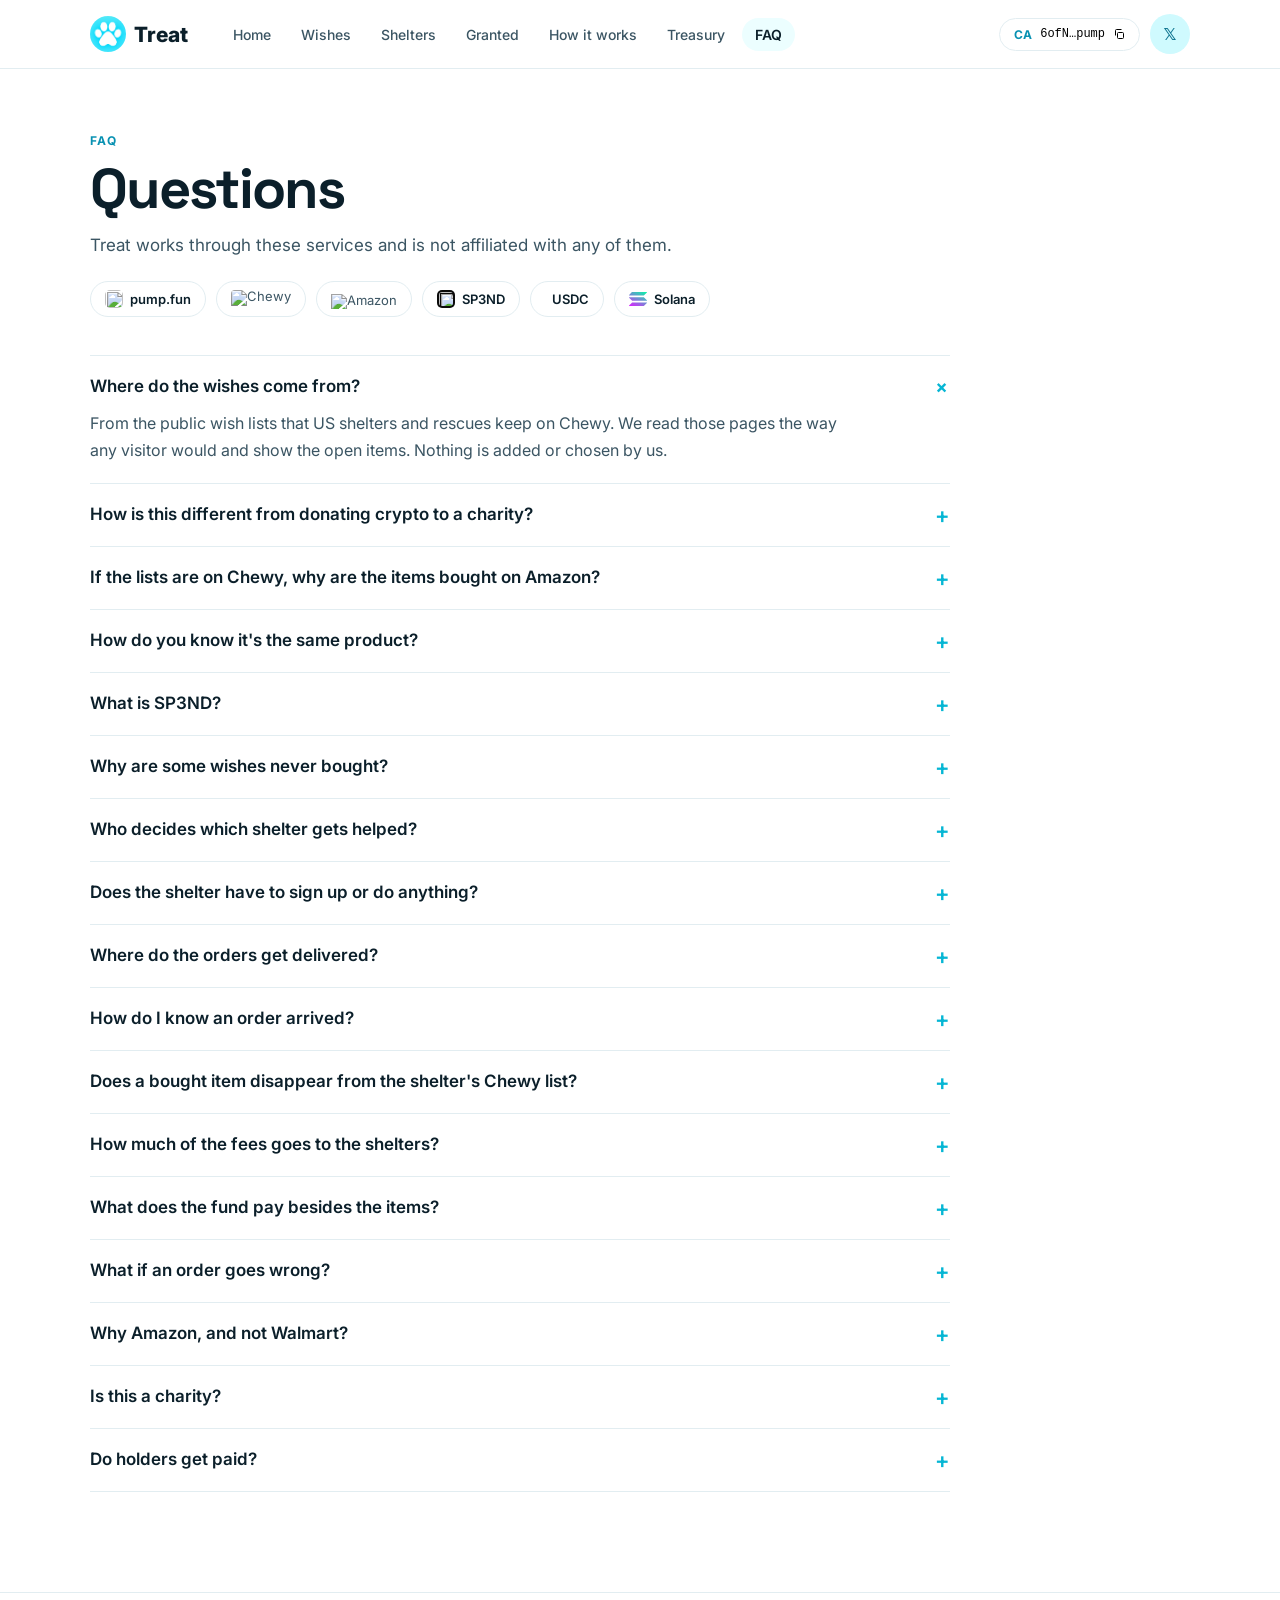
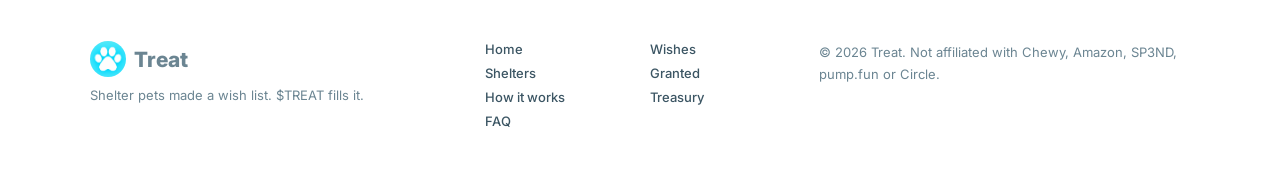
==== faq.html @ 47fdb4fd "Treat site" ====
<!doctype html>
<html lang="en">
<head>
<meta charset="utf-8" />
<meta name="viewport" content="width=device-width, initial-scale=1" />
<title>FAQ — Treat</title>
<meta name="description" content="Questions about $TREAT: where the wishes come from, how items are bought and delivered, and where the fees go." />
<link rel="icon" type="image/webp" href="assets/logo-paw.webp?v=1" />
<link rel="apple-touch-icon" href="assets/logo-paw.webp?v=1" />
<link rel="preconnect" href="https://fonts.googleapis.com" />
<link rel="preconnect" href="https://fonts.gstatic.com" crossorigin />
<link href="https://fonts.googleapis.com/css2?family=Inter:wght@400;500;600;700;800&family=Space+Grotesk:wght@500;700&display=swap" rel="stylesheet" />
<link rel="stylesheet" href="assets/site.css?v=22" />
</head>
<body data-page="faq">
<script src="assets/data.js?v=22"></script>
<script src="assets/local-preview.js?v=22"></script>
<script src="assets/site.js?v=22"></script>

<header class="page-head">
  <div class="wrap">
    <div class="eyebrow">FAQ</div>
    <h1 class="display">Questions</h1>
    <p><span data-brand>Treat</span> works through these services and is not affiliated with any of them.</p>
    <div class="chips">
      <span class="chip"><img class="ico" src="https://upload.wikimedia.org/wikipedia/commons/b/bd/Pump_fun_logo.png" alt=""> <b>pump.fun</b></span>
      <span class="chip"><img src="https://upload.wikimedia.org/wikipedia/commons/6/63/Chewy_pet_food_logo.svg" alt="Chewy"></span>
      <span class="chip"><img src="https://upload.wikimedia.org/wikipedia/commons/a/a9/Amazon_logo.svg" alt="Amazon" style="height:14px;margin-top:4px"></span>
      <span class="chip"><img class="ico" src="https://www.sp3nd.shop/icons/icon-180x180.png" alt=""> <b>SP3ND</b></span>
      <span class="chip"><img src="https://upload.wikimedia.org/wikipedia/commons/4/4a/Circle_USDC_Logo.svg" alt=""> <b>USDC</b></span>
      <span class="chip"><svg viewBox="0 0 398 312" aria-hidden="true"><use href="#sol"/></svg> <b>Solana</b></span>
    </div>
  </div>
</header>

<main class="wrap pg">
  <div class="faq" style="max-width:860px">
    <details open><summary>Where do the wishes come from?</summary><p>From the public wish lists that US shelters and rescues keep on Chewy. We read those pages the way any visitor would and show the open items. Nothing is added or chosen by us.</p></details>
    <details><summary>How is this different from donating crypto to a charity?</summary><p>Crypto donations usually arrive as money the charity has to sign up for, verify and claim, and then turn into supplies. <span data-brand>Treat</span> never sends money to a shelter: it buys the exact items on its wish list and has them delivered. The shelter just gets a box.</p></details>
    <details><summary>If the lists are on Chewy, why are the items bought on Amazon?</summary><p>Amazon orders can be paid in USDC on Solana through SP3ND, so the treasury pays on chain and every payment leaves a public record. Each wish is matched to the same product on Amazon.</p></details>
    <details><summary>How do you know it's the same product?</summary><p>Same brand, same size or count, close price. If no close match exists, the wish is skipped rather than swapped for something else.</p></details>
    <details><summary>What is SP3ND?</summary><p>A service that lets you buy on Amazon and pay in USDC on Solana. It prices the order with tax and shipping, takes the USDC payment and places the Amazon order. Each payment's memo carries the SP3ND order number.</p></details>
    <details><summary>Why are some wishes never bought?</summary><p>Some items are sold only on Chewy (its own brands, for example), and some have no close match on Amazon. Those are skipped so the shelter never gets something it didn't ask for.</p></details>
    <details><summary>Who decides which shelter gets helped?</summary><p>A fixed rule: shelters that have never been helped come first, and inside a list, items the shelter marked most-needed come first. See <a class="lnk" href="how-it-works.html">How it works</a>.</p></details>
    <details><summary>Does the shelter have to sign up or do anything?</summary><p>No. The box arrives at the shelter's public address like any gift from its wish list.</p></details>
    <details><summary>Where do the orders get delivered?</summary><p>To the shipping address the shelter itself uses for its public wish list. We never publish a shelter's address.</p></details>
    <details><summary>How do I know an order arrived?</summary><p>Every order on the <a class="lnk" href="granted.html">Granted</a> page links to its carrier tracking, which ends in "Delivered" at the shelter.</p></details>
    <details><summary>Does a bought item disappear from the shelter's Chewy list?</summary><p>No. The item is bought on Amazon, so Chewy doesn't know about it. It stays on the Chewy list until the shelter removes it, and we mark it as granted on our side so it isn't bought twice.</p></details>
    <details><summary>How much of the fees goes to the shelters?</summary><p><span id="fundShare">90%</span> of the creator fees go into the wish fund. The rest pays the team that runs it. Every swap is on the <a class="lnk" href="treasury.html">Treasury</a> page.</p></details>
    <details><summary>What does the fund pay besides the items?</summary><p>Sales tax and shipping on each order, as priced by SP3ND. Nothing else comes out of the wish fund.</p></details>
    <details><summary>What if an order goes wrong?</summary><p>If an order is cancelled or lost, the refund goes back into the wish fund and the wishes are bought again. The order's row on the Granted page shows what happened.</p></details>
    <details><summary>Why Amazon, and not Walmart?</summary><p>Wishes are bought wherever an order can be paid in USDC on chain and leave a public record. Today that's Amazon through SP3ND. Walmart prices are shown for comparison, and Walmart will be added as soon as there's a way to pay it that leaves the same public proof.</p></details>
    <details><summary>Is this a charity?</summary><p>No. <span data-ticker>$TREAT</span> is a memecoin whose creator fees are used to buy shelter supplies. It is not a registered charity, and buying it is not a tax-deductible donation.</p></details>
    <details><summary>Do holders get paid?</summary><p>No. Holders receive nothing. <span data-ticker>$TREAT</span> is not an investment. Memecoins are extremely risky and can go to zero.</p></details>
  </div>
</main>
<script>document.getElementById("fundShare").textContent = CONFIG.fundShare + "%";</script>
</body>
</html>
---- assets/site.css ----
:root{
    --cyan:#06b6d4; --cyan-2:#22d3ee; --cyan-3:#67e8f9; --cyan-4:#a5f3fc; --cyan-5:#cffafe; --cyan-6:#ecfeff;
    --cyan-deep:#0891b2; --cyan-ink:#0e7490;
    --ink:#0b1f2a; --ink-2:#3b5563; --ink-3:#6b8592; --line:#e2edf1; --bg:#ffffff; --bg-2:#f6fbfc;
    --radius:20px;
  }
  *{box-sizing:border-box}
  html{scroll-behavior:smooth}
  body{margin:0;font-family:Inter,system-ui,sans-serif;color:var(--ink);background:var(--bg);-webkit-font-smoothing:antialiased}
  a{color:inherit;text-decoration:none}
  .wrap{max-width:1140px;margin:0 auto;padding:0 20px}
  .display{font-family:"Space Grotesk",Inter,sans-serif;letter-spacing:-.035em}
  .eyebrow{font-size:12px;font-weight:700;letter-spacing:.12em;text-transform:uppercase;color:var(--cyan-deep)}

  /* NAV */
  nav.top{position:sticky;top:0;z-index:50;background:rgba(255,255,255,.85);backdrop-filter:blur(12px);border-bottom:1px solid var(--line)}
  nav.top .wrap{display:flex;align-items:center;gap:20px;height:68px}
  .logo{display:flex;align-items:center;gap:8px;font-weight:800;font-size:21px}
  .logo svg{width:34px;height:34px}
  .links{display:flex;gap:4px;margin-left:12px}
  .links a{padding:8px 13px;border-radius:999px;font-size:14px;font-weight:500;color:var(--ink-2)}
  .links a:hover{background:var(--cyan-6);color:var(--ink)}
  .nav-r{margin-left:auto;display:flex;gap:10px;align-items:center}
  .ca{display:flex;align-items:center;gap:8px;border:1px solid var(--line);border-radius:999px;padding:8px 14px;font:500 12px ui-monospace,Menlo,monospace;cursor:pointer;background:#fff}
  .ca b{color:var(--cyan-deep);font-family:Inter}
  .ca:hover{border-color:var(--cyan-3)}
  .xbtn{width:40px;height:40px;border-radius:50%;display:grid;place-items:center;background:var(--cyan-5);color:var(--cyan-ink);font-weight:800}
  .burger{display:none}

  /* HERO */
  .hero{position:relative;padding:84px 0 0;text-align:center;overflow:hidden}
  .hero h1{font-size:clamp(42px,7vw,82px);line-height:.98;margin:0}
  .hero h1 .c{color:var(--cyan)}
  .hero p.lead{max-width:560px;margin:26px auto 0;font-size:18px;line-height:1.6;color:var(--ink-2)}
  .ctas{display:flex;gap:12px;justify-content:center;margin-top:30px;flex-wrap:wrap}
  .btn{display:inline-flex;align-items:center;gap:8px;padding:13px 22px;border-radius:999px;font-weight:600;font-size:15px;border:1px solid var(--line);background:#fff;transition:transform .15s, box-shadow .15s}
  .btn:hover{transform:translateY(-2px);box-shadow:0 8px 20px rgba(8,145,178,.15)}
  .btn.primary{background:var(--cyan);color:#fff;border-color:var(--cyan);box-shadow:0 6px 20px rgba(6,182,212,.35)}
  .rail{display:inline-flex;flex-wrap:wrap;justify-content:center;gap:8px 12px;align-items:center;margin-top:24px;padding:10px 20px;border-radius:999px;background:#f3f6f7;font-size:14px;color:var(--ink-2)}
  .rail .seg{display:inline-flex;align-items:center;gap:7px;white-space:nowrap}
  .rail b{color:var(--ink);font-weight:600} .rail i{font-style:normal;color:#b5c3c9}
  .lg{display:inline-block;vertical-align:middle}
  .lg-chewy{height:20px;border-radius:5px}
  .lg-amazon{height:17px;margin-top:5px}
  .lg-usdc,.lg-sol{width:18px;height:18px}
  .lg-walmart{height:20px}
  .sp3nd{font:800 15px/1 "Space Grotesk",sans-serif;letter-spacing:.06em;color:#0b0b0b}

  .fan{position:relative;height:300px;margin-top:34px;display:flex;justify-content:center}
  .fcard{position:absolute;bottom:18px;width:200px;height:272px;display:flex;flex-direction:column;background:#fff;border:1px solid var(--line);border-radius:20px;padding:10px;box-shadow:0 18px 36px rgba(11,31,42,.09);text-align:left;transition:transform .3s}
  .fcard .img{flex:none;height:160px;border-radius:14px;background:var(--cyan-6);display:grid;place-items:center;position:relative;overflow:hidden}
  .fcard h4{font-size:13px!important;min-height:34px;margin:10px 4px 4px!important}
  .fcard small{white-space:nowrap;overflow:hidden;text-overflow:ellipsis}
  .fcard .price{margin-top:auto!important}
  .fcard .img svg{width:130px;height:130px}
  .fcard .img, .item .ph, .w .ph{background:#fff}
  .fcard .img img{width:86%;height:calc(100% - 20px);object-fit:contain}
  .item .ph{overflow:hidden}
  .fcard h4{display:-webkit-box;-webkit-line-clamp:2;-webkit-box-orient:vertical;overflow:hidden}
  .item .ph img{width:90%;height:74px;object-fit:contain}
  .item{transition:transform .15s,border-color .15s}.item:hover{transform:translateY(-3px);border-color:var(--cyan-3)}
  .item p{display:-webkit-box;-webkit-line-clamp:3;-webkit-box-orient:vertical;overflow:hidden}
  /* wishing grid */
  .wgrid{display:grid;grid-template-columns:repeat(4,1fr);gap:16px;margin-top:32px}
  .w{display:flex;flex-direction:column;border:1px solid var(--line);border-radius:20px;padding:12px;background:#fff;transition:transform .15s,box-shadow .15s,border-color .15s}
  .w:hover{transform:translateY(-4px);box-shadow:0 14px 30px rgba(8,145,178,.12);border-color:var(--cyan-3)}
  .w .ph{position:relative;height:180px;border-radius:14px;display:grid;place-items:center;border:1px solid var(--cyan-6)}
  .w .ph img{width:82%;height:calc(100% - 30px);object-fit:contain}
  .w .need{position:absolute;top:8px;left:8px;background:var(--cyan-5);color:var(--cyan-ink);font-size:10px;font-weight:800;letter-spacing:.08em;padding:4px 8px;border-radius:99px}
  .w .ext{position:absolute;top:8px;right:10px;color:var(--ink-3);font-size:13px}
  .w h4{font-size:14px;line-height:1.35;margin:12px 4px 6px;display:-webkit-box;-webkit-line-clamp:2;-webkit-box-orient:vertical;overflow:hidden}
  .w .pr{margin:0 4px;font-weight:700}
  .w .for{margin:auto 4px 2px;padding-top:10px;font-size:12px;color:var(--ink-3);line-height:1.4}
  .w .for b{color:var(--ink-2);font-weight:600}
  .g .thumbs{display:flex;gap:6px;margin-top:14px}
  .g .thumbs img{width:52px;height:52px;object-fit:contain;border:1px solid var(--line);border-radius:10px;background:#fff;padding:4px}
  .w .store{position:absolute;bottom:8px;right:8px;background:#fff;border:1px solid var(--line);border-radius:8px;padding:3px 6px;display:flex;align-items:center}
  .w .store{padding:3px 5px}
  .w .store img{height:11px;width:auto;max-width:48px;object-fit:contain}
  .tab span{font:700 15px Inter;color:#cc0000}
  .av{flex:none;width:30px;height:30px;border-radius:50%;display:grid;place-items:center;font:700 11px Inter;color:#fff}
  .w .for{display:flex;gap:9px;align-items:center}
  /* store tabs */
  .tabs{display:flex;gap:8px;flex-wrap:wrap;margin-top:28px}
  .tab{display:flex;align-items:center;gap:8px;padding:9px 16px;border-radius:999px;border:1px solid var(--line);background:#fff;font:600 14px Inter;cursor:pointer;color:var(--ink-2)}
  .tab[aria-selected=true]{border-color:var(--cyan);background:var(--cyan-6);color:var(--ink)}
  .tab{min-width:120px;height:44px;justify-content:center}
  .tab img{height:20px;max-width:90px;object-fit:contain}
  .storenote{margin-top:18px;padding:16px 18px;border-radius:16px;background:var(--bg-2);border:1px solid var(--line);font-size:14px;color:var(--ink-2);line-height:1.6}
  /* proof */
  .ledger{margin-top:30px;border:1px solid var(--line);border-radius:20px;overflow:hidden}
  .ledger table{width:100%;border-collapse:collapse;font-size:14px}
  .ledger th{text-align:left;font-size:11px;letter-spacing:.08em;text-transform:uppercase;color:var(--ink-3);font-weight:700;padding:14px 16px;background:var(--bg-2);border-bottom:1px solid var(--line)}
  .ledger td{padding:14px 16px;border-bottom:1px solid var(--line);vertical-align:middle}
  .ledger tr:last-child td{border-bottom:0}
  .ledger td a{color:var(--cyan-deep);font-weight:600}
  .ledger a.shelter{display:flex;gap:12px;align-items:center;color:inherit;font-weight:400}
  .ledger a.shelter:hover b{color:var(--cyan-deep)}
  .slogo{flex:none;width:44px;height:44px;border-radius:50%;object-fit:contain;background:#fff;border:1px solid var(--line);padding:3px}
  .ledger .g{border:0;padding:0;background:none;border-radius:0}
  .ledger .g .thumbs img{width:44px;height:44px}
  .empty{padding:44px 20px;text-align:center;color:var(--ink-3)}
  .empty svg{width:70px;height:74px;display:block;margin:0 auto 10px}
  .empty b{display:block;color:var(--ink);font-size:17px;margin-bottom:4px}
  .anatomy{display:grid;grid-template-columns:repeat(6,1fr);gap:0;margin-top:22px;border:1px dashed var(--cyan-3);border-radius:20px;background:var(--cyan-6);overflow:hidden}
  .anatomy div{padding:18px 16px;border-left:1px dashed var(--cyan-4);font-size:13px;color:var(--ink-2);line-height:1.5}
  .anatomy div:first-child{border-left:0}
  .anatomy b{display:block;color:var(--ink);font-size:14px;margin:6px 0 4px}
  .anatomy .n{font:600 11px ui-monospace,monospace;color:var(--cyan-deep)}
  @media (max-width:960px){.anatomy{grid-template-columns:repeat(3,1fr)}.anatomy div:nth-child(4){border-left:0}.anatomy div:nth-child(n+4){border-top:1px dashed var(--cyan-4)}.ledger{overflow-x:auto}.ledger table{min-width:760px}}
  @media (max-width:640px){.anatomy{grid-template-columns:1fr 1fr}.anatomy div{border-left:0!important;border-top:1px dashed var(--cyan-4)}}
  .sample{display:inline-block;margin-left:8px;font-size:11px;font-weight:600;color:var(--ink-3);border:1px dashed var(--line);border-radius:99px;padding:3px 9px;vertical-align:middle;letter-spacing:0;text-transform:none}
  @media (max-width:960px){.wgrid{grid-template-columns:repeat(2,1fr)}}
  @media (max-width:420px){.wgrid{grid-template-columns:1fr 1fr;gap:10px}.w .ph{height:130px}}
  .fcard h4{margin:12px 4px 4px;font-size:14px;line-height:1.3}
  .fcard small{display:block;margin:0 4px;color:var(--ink-3);font-size:12px}
  .fcard .price{margin:6px 4px 4px;font-size:13px;color:var(--ink-2);font-weight:600}
  .tag{position:absolute;top:10px;right:10px;background:var(--cyan);color:#fff;font-size:10px;font-weight:800;letter-spacing:.08em;padding:5px 9px;border-radius:999px}
  .fcard:nth-child(1){transform:translateX(-322px) rotate(-9deg) translateY(16px);z-index:1}
  .fcard:nth-child(2){transform:translateX(-164px) rotate(-4.5deg) translateY(4px);z-index:2}
  .fcard:nth-child(3){transform:translateY(-6px);z-index:3}
  .fcard:nth-child(4){transform:translateX(164px) rotate(4.5deg) translateY(4px);z-index:2}
  .fcard:nth-child(5){transform:translateX(322px) rotate(9deg) translateY(16px);z-index:1}
  .fan:hover .fcard:nth-child(3){transform:translateY(-18px)}

  /* STATS */
  .stats{position:relative;z-index:5;background:#fff;border:1px solid var(--line);border-radius:var(--radius);display:grid;grid-template-columns:repeat(4,1fr);margin-top:-1px;box-shadow:0 -10px 40px rgba(255,255,255,1)}
  .stat{padding:24px 26px;border-left:1px solid var(--line)}
  .stat:first-child{border-left:0}
  .stat span{font-size:13px;color:var(--ink-3)}
  .stat strong{display:block;font-size:38px;margin:6px 0 2px;letter-spacing:-.03em}
  .stat em{font-style:normal;font-size:12px;color:var(--ink-3)}

  section{padding:96px 0}
  h2{font-size:clamp(32px,4.4vw,50px);line-height:1.05;margin:10px 0 18px}
  .sub{color:var(--ink-2);font-size:17px;line-height:1.65;max-width:640px}

  /* PITS BANNER (Gumloop style) */

  /* COMPARE */
  .compare{display:grid;grid-template-columns:1fr 1fr;border:1px solid var(--line);border-radius:var(--radius);overflow:hidden;margin-top:36px}
  .compare .col{padding:0}
  .compare .col.us{background:var(--cyan-6);border-left:1px solid var(--cyan-4)}
  .compare .hd{padding:16px 22px;font-size:12px;font-weight:700;letter-spacing:.1em;text-transform:uppercase;color:var(--ink-3);border-bottom:1px solid var(--line)}
  .compare .us .hd{color:var(--cyan-deep);border-color:var(--cyan-4)}
  .compare .row{display:flex;gap:12px;padding:18px 22px;border-bottom:1px solid var(--line);font-size:15px;line-height:1.5;min-height:82px;color:var(--ink-2)}
  .compare .us .row{color:var(--ink);border-color:var(--cyan-4)}
  .compare .row:last-child{border-bottom:0}
  .mk{flex:none;width:20px;height:20px;border-radius:6px;display:grid;place-items:center;font-size:12px;font-weight:800;margin-top:2px;background:#eef2f4;color:var(--ink-3)}
  .us .mk{background:var(--cyan);color:#fff}

  /* NEXT WISH */
  .next{display:grid;grid-template-columns:1fr 1.15fr;border:1px solid var(--cyan-4);border-radius:26px;overflow:hidden;margin-top:28px;background:#fff}
  .next .l{padding:32px}
  .next .r{background:var(--cyan-6);padding:24px;display:grid;grid-template-columns:repeat(3,1fr);gap:12px;align-content:start}
  .next h3{font-size:28px;margin:8px 0 4px}
  .muted{color:var(--ink-3);font-size:14px}
  .bar{height:12px;background:var(--cyan-5);border-radius:99px;margin:26px 0 10px;overflow:hidden}
  .bar i{display:block;height:100%;width:0;background:linear-gradient(90deg,var(--cyan),var(--cyan-2));border-radius:99px;transition:width 1.4s cubic-bezier(.2,.8,.2,1)}
  .bar-meta{display:flex;justify-content:space-between;font-size:14px}
  .item{background:#fff;border-radius:16px;padding:10px;border:1px solid var(--cyan-5)}
  .item .ph{height:84px;border-radius:10px;background:var(--cyan-6);display:grid;place-items:center}
  .item .ph svg{width:64px;height:64px}
  .item p{font-size:12px;line-height:1.35;margin:8px 2px 4px;color:var(--ink-2)}
  .item b{font-size:13px;margin:0 2px}
  .lnk{color:var(--cyan-deep);font-weight:600;font-size:14px}
  .lnk:hover{text-decoration:underline}
  .head-row{display:flex;justify-content:space-between;align-items:flex-end;gap:20px;flex-wrap:wrap}

  /* FLOW */
  .flow-sec{background:var(--ink);color:#fff;border-radius:36px;margin:0 12px}
  .flow-sec .sub{color:#9fb8c3}
  .flow-sec .eyebrow{color:var(--cyan-3)}
  .flow{display:grid;grid-template-columns:repeat(3,1fr);gap:16px;margin-top:40px;counter-reset:s}
  .step{background:rgba(255,255,255,.04);border:1px solid rgba(255,255,255,.09);border-radius:22px;padding:22px;position:relative}
  .step:before{counter-increment:s;content:counter(s,decimal-leading-zero);position:absolute;top:22px;right:22px;font:600 12px ui-monospace,monospace;color:#5d7b88}
  .step .ic{width:52px;height:52px}
  .step h4{font-size:18px;margin:14px 0 8px}
  .step .who{font-size:12px;color:var(--cyan-3);font-weight:600;letter-spacing:.06em;text-transform:uppercase}
  .step p{color:#a9c0ca;font-size:14px;line-height:1.6;margin:0 0 14px}
  .step .rec{font-size:12px;color:#7d97a2;border-top:1px dashed rgba(255,255,255,.12);padding-top:12px}
  .step .rec b{color:#cfe7ee;font-weight:600}

  /* SPLIT */
  .split{display:flex;align-items:center;gap:30px;margin-top:36px;flex-wrap:wrap}
  .split .ring{width:170px;height:170px;flex:none}
  .legend div{display:flex;align-items:center;gap:10px;margin:10px 0;font-size:15px}
  .legend i{width:14px;height:14px;border-radius:4px;display:inline-block}

  /* GRANTED */
  .granted{display:grid;grid-template-columns:repeat(3,1fr);gap:16px;margin-top:32px}
  .g{border:1px solid var(--line);border-radius:20px;padding:20px;background:#fff}
  .g .top{display:flex;justify-content:space-between;align-items:center}
  .pill{font-size:11px;font-weight:700;padding:5px 10px;border-radius:99px;background:var(--cyan-5);color:var(--cyan-ink)}
  .pill.ok{background:#dcfce7;color:#15803d}
  .pill.wait{background:#fef9c3;color:#a16207;white-space:nowrap}
  .g h4{margin:14px 0 2px;font-size:17px}
  .g ul{list-style:none;padding:0;margin:14px 0 0;font-size:13px;color:var(--ink-2)}
  .g li{display:flex;justify-content:space-between;padding:7px 0;border-top:1px solid var(--line)}
  .g li a{color:var(--cyan-deep)}

  /* FAQ */
  .faq{margin-top:30px;border-top:1px solid var(--line)}
  details{border-bottom:1px solid var(--line);padding:20px 0}
  summary{cursor:pointer;font-weight:600;font-size:17px;list-style:none;display:flex;justify-content:space-between;gap:20px}
  summary::-webkit-details-marker{display:none}
  summary:after{content:"+";font-size:22px;color:var(--cyan);line-height:1;transition:transform .2s}
  details[open] summary:after{transform:rotate(45deg)}
  details p{color:var(--ink-2);line-height:1.65;margin:12px 0 0;max-width:760px}

  /* CTA + FOOTER */
  .final{text-align:center;background:var(--cyan-6);border:1px solid var(--cyan-4);border-radius:32px;padding:70px 24px 0;overflow:hidden}
  .final h2{margin-top:0}
  .final .crew{display:flex;justify-content:center;gap:6px;margin-top:40px;align-items:flex-end}
  .final .crew svg{width:90px;height:90px}
  footer{padding:48px 0;color:var(--ink-3);font-size:13px}
  footer .wrap{display:flex;justify-content:space-between;gap:20px;flex-wrap:wrap}

  /* creature idle bob */
  .bob{animation:bob 2.6s ease-in-out infinite;transform-box:fill-box;transform-origin:bottom center}
  .bob.d1{animation-delay:-.6s}.bob.d2{animation-delay:-1.2s}.bob.d3{animation-delay:-1.8s}
  @keyframes bob{0%,100%{transform:translateY(0) scaleY(1)}50%{transform:translateY(-4px) scaleY(1.03)}}
  .blink{animation:blink 4s infinite;transform-box:fill-box;transform-origin:center}
  @keyframes blink{0%,94%,100%{transform:scaleY(1)}96%{transform:scaleY(.1)}}
  @media (prefers-reduced-motion:reduce){.bob,.blink{animation:none}}

  .toast{position:fixed;bottom:24px;left:50%;transform:translateX(-50%) translateY(80px);background:var(--ink);color:#fff;padding:12px 18px;border-radius:12px;font-size:14px;transition:transform .25s;z-index:99}
  .toast.on{transform:translateX(-50%) translateY(0)}

  @media (max-width:960px){
    .links{display:none}
    .stats{grid-template-columns:repeat(2,1fr)}
    .stat:nth-child(3){border-left:0}
    .stat:nth-child(n+3){border-top:1px solid var(--line)}
    .flow,.granted{grid-template-columns:1fr 1fr}
    .next{grid-template-columns:1fr}
    .fcard:nth-child(1),.fcard:nth-child(5){display:none}
    .fcard:nth-child(2){transform:translateX(-150px) rotate(-7deg) translateY(16px)}
    .fcard:nth-child(4){transform:translateX(150px) rotate(7deg) translateY(16px)}
  }
  @media (max-width:640px){
    .ca span{display:none}
    .hero{padding-top:56px}
    .fan{height:300px}
    .fcard{width:180px}.fcard .img{height:130px}
    .fcard:nth-child(2){transform:translateX(-95px) rotate(-8deg) translateY(20px)}
    .fcard:nth-child(4){transform:translateX(95px) rotate(8deg) translateY(20px)}
    .flow,.granted,.compare{grid-template-columns:1fr}
    .compare .col.us{border-left:0;border-top:1px solid var(--cyan-4)}
    .compare .row{min-height:0}
    .next .r{grid-template-columns:1fr 1fr}
    .stat strong{font-size:30px}
    section{padding:72px 0}
    .flow-sec{margin:0;border-radius:24px}
  }

/* ===== multi-page additions ===== */
.links a.on{background:var(--cyan-6);color:var(--ink);font-weight:600}
.burger{display:none;width:40px;height:40px;border:1px solid var(--line);border-radius:50%;background:#fff;cursor:pointer;flex-direction:column;align-items:center;justify-content:center;gap:4px}
.burger span{display:block;width:16px;height:2px;background:var(--ink);border-radius:2px}
.mobile-links{display:flex;flex-direction:column;padding:8px 20px 16px;border-top:1px solid var(--line);background:#fff}
.mobile-links[hidden]{display:none}
.mobile-links a{padding:12px 4px;font-weight:600;border-bottom:1px solid var(--line)}
.mobile-links a.on{color:var(--cyan-deep)}
@media (max-width:960px){.burger{display:flex}}
@media (min-width:961px){.mobile-links{display:none!important}}

.page-head{padding:64px 0 8px}
.page-head h1{font-size:clamp(34px,5vw,56px);line-height:1.04;margin:12px 0 14px}
.page-head p{max-width:660px;color:var(--ink-2);font-size:17px;line-height:1.6;margin:0}
.chips{display:flex;gap:10px;flex-wrap:wrap;margin-top:22px}
.chip{display:inline-flex;align-items:center;gap:8px;padding:8px 14px;border:1px solid var(--line);border-radius:999px;font-size:13px;color:var(--ink-2);background:#fff;white-space:nowrap}
.chip img,.chip svg{height:17px;width:auto}
.chip b{color:var(--ink)}
a.chip:hover{border-color:var(--cyan-3)}
main.pg{padding-bottom:40px}
.block{margin-top:34px}

/* filters */
.filters{display:flex;gap:10px;align-items:center;flex-wrap:wrap;margin:30px 0 18px}
.search{flex:1;min-width:220px;max-width:340px;display:flex;align-items:center;gap:8px;border:1px solid var(--line);border-radius:999px;padding:0 16px;height:44px;background:#fff}
.search input{border:0;outline:0;font:500 14px Inter;flex:1;background:none;color:var(--ink);min-width:0}
.search:focus-within,.select:focus{border-color:var(--cyan)}
.select{height:44px;border:1px solid var(--line);border-radius:999px;padding:0 14px;font:600 14px Inter;color:var(--ink);background:#fff;cursor:pointer;max-width:100%}
.count{margin-left:auto;font-size:13px;color:var(--ink-3)}
.seg-tabs{display:flex;gap:6px;flex-wrap:wrap}
.seg-tabs button{border:1px solid var(--line);background:#fff;border-radius:999px;padding:8px 14px;font:600 13px Inter;color:var(--ink-2);cursor:pointer}
.seg-tabs button.on{background:var(--ink);border-color:var(--ink);color:#fff}
.seg-tabs button span{opacity:.6;margin-left:4px;font-weight:500}
.more{display:block;margin:26px auto 0;border:1px solid var(--line);background:#fff;border-radius:999px;padding:12px 22px;font:600 14px Inter;cursor:pointer}
.more:hover{border-color:var(--cyan)}

/* wish cards */
.wish-grid{display:grid;grid-template-columns:repeat(4,minmax(0,1fr));gap:14px}
.wish{display:flex;flex-direction:column;border:1px solid var(--line);border-radius:18px;padding:10px;background:#fff;transition:transform .15s,box-shadow .15s,border-color .15s}
.wish:hover{transform:translateY(-3px);box-shadow:0 12px 26px rgba(8,145,178,.12);border-color:var(--cyan-3)}
.wish .ph{position:relative;height:170px;border-radius:12px;display:grid;place-items:center;background:#fff;border:1px solid var(--cyan-6)}
.wish .ph img{max-width:84%;max-height:150px;object-fit:contain}
.wish .need{position:absolute;top:8px;left:8px;background:var(--cyan);color:#fff;font-size:10px;font-weight:800;letter-spacing:.06em;padding:4px 8px;border-radius:99px}
.wish h4{font-size:13.5px;line-height:1.35;margin:10px 4px 6px;display:-webkit-box;-webkit-line-clamp:2;-webkit-box-orient:vertical;overflow:hidden;min-height:36px}
.wish .pr{margin:0 4px;font-weight:700}
.wish .who{display:flex;gap:8px;align-items:center;margin:auto 4px 2px;padding-top:10px;border-top:1px dashed var(--line);font-size:12px;color:var(--ink-3);min-width:0}
.wish .who img,.wish .who .av{flex:none;width:28px;height:28px;border-radius:50%;object-fit:contain;border:1px solid var(--line);background:#fff}
.wish .who .av{font-size:10px}
.wish .who b{display:block;color:var(--ink-2);white-space:nowrap;overflow:hidden;text-overflow:ellipsis}
.wish .who span{min-width:0}
.none{grid-column:1/-1;text-align:center;padding:40px;color:var(--ink-3)}

/* stat strip on inner pages */
.stats.inner{margin-top:30px;box-shadow:none}

/* treasury */
.wallets{display:grid;grid-template-columns:repeat(3,minmax(0,1fr));gap:14px;margin-top:30px}
.wallet{border:1px solid var(--line);border-radius:18px;padding:18px}
.wallet span{font-size:12px;color:var(--ink-3);font-weight:600;letter-spacing:.06em;text-transform:uppercase}
.wallet code{display:block;margin:8px 0 6px;font:500 13px ui-monospace,Menlo,monospace;color:var(--ink);word-break:break-all}
.wallet p{margin:0;font-size:13px;color:var(--ink-2);line-height:1.5}
.tbl{margin-top:16px;border:1px solid var(--line);border-radius:18px;overflow:auto}
.tbl table{width:100%;border-collapse:collapse;font-size:14px;min-width:640px}
.tbl th{text-align:left;font-size:11px;letter-spacing:.08em;text-transform:uppercase;color:var(--ink-3);font-weight:700;padding:12px 16px;background:var(--bg-2);border-bottom:1px solid var(--line)}
.tbl td{padding:14px 16px;border-bottom:1px solid var(--line)}
.tbl td.empty-row{text-align:center;color:var(--ink-3);padding:30px 16px}
h3.sec{font-size:22px;margin:44px 0 4px}
.sec-sub{color:var(--ink-2);font-size:15px;margin:0;max-width:680px;line-height:1.6}

/* how it works (light version of the flow) */
.flow.light .step{background:#fff;border:1px solid var(--line)}
.flow.light .step:before{color:var(--ink-3)}
.flow.light .step h4{color:var(--ink)}
.flow.light .step p{color:var(--ink-2)}
.flow.light .step .who{color:var(--cyan-deep)}
.flow.light .step .rec{color:var(--ink-3);border-top-color:var(--line)}
.flow.light .step .rec b{color:var(--ink)}
.rules{display:grid;grid-template-columns:repeat(3,minmax(0,1fr));gap:14px;margin-top:24px}
.rule{background:var(--cyan-6);border:1px solid var(--cyan-4);border-radius:18px;padding:20px}
.rule b{display:block;font-size:16px;margin-bottom:6px}
.rule p{margin:0;color:var(--ink-2);font-size:14px;line-height:1.6}

/* footer */
footer{border-top:1px solid var(--line);margin-top:60px}
footer .wrap{display:grid;grid-template-columns:1.2fr 1fr 1.2fr;gap:24px;align-items:start}
footer .fcol p{margin:10px 0 0;color:var(--ink-3)}
footer .flinks{display:grid;grid-template-columns:1fr 1fr;gap:8px 20px}
footer .flinks a{color:var(--ink-2);font-weight:500}
footer .flinks a:hover{color:var(--cyan-deep)}
footer .fnote{line-height:1.7}

@media (max-width:960px){
  .wish-grid{grid-template-columns:repeat(3,minmax(0,1fr))}
  .wallets,.rules{grid-template-columns:1fr}
  footer .wrap{grid-template-columns:1fr}
}
@media (max-width:640px){
  .wish-grid{grid-template-columns:repeat(2,minmax(0,1fr))}
  .wish .ph{height:130px}.wish .ph img{max-height:112px}
  .count{margin-left:0;width:100%}
  .search{max-width:none}
  .page-head{padding-top:44px}
}

/* brand icons in chips */
.chip img.ico,img.ico{height:18px;width:18px;border-radius:5px;object-fit:contain}
.rail img.ico{margin-right:-2px}

/* chip spacing pass: same height, padding and gaps everywhere; logos optically centred */
.chip{height:36px;padding:0 14px;gap:7px;line-height:1}
.chip > *{flex:none}
.chip img,.chip svg{display:block;height:18px;width:auto}
.chip img[alt="Chewy"]{height:19px;border-radius:4px}
.chip img[alt="Amazon"]{height:15px!important;margin-top:5px!important}
.chip img.ico,.chip svg{width:18px;height:18px}
.chip b{font-weight:600}
a.chip{padding-right:12px}
a.chip::after{content:none}
img.ico[src*="sp3nd"]{background:#0b0b0b;padding:2px;border-radius:5px}

/* pet images: the original artwork, never stretched (height follows the image's own ratio).
   The wrapper only trims the empty white margin around the pet (crop box 230..1080 x 200..1030 of 1312x1199);
   multiply blending lets the image's white background disappear on the light page colours. */
.pet{display:inline-block;overflow:hidden;mix-blend-mode:multiply;aspect-ratio:850/830;width:40px;vertical-align:middle;line-height:0;flex:none}
.pet img{display:block;width:154.35%;max-width:none;height:auto;margin:-23.53% 0 0 -27.06%;pointer-events:none;user-select:none}
.logo .pet{width:40px}
.btn .pet{width:28px;mix-blend-mode:multiply;margin:-4px 0}
.step .pet.ic{width:60px;height:auto}
.final .crew .pet{width:110px}
.final .crew .pet:nth-child(2){width:130px}
.empty .pet{display:block;width:86px;margin:0 auto 10px}

/* Buy button cat: transparent cutout of the original art, original colours, natural ratio */
.btn-cat{height:30px;width:auto;margin:-6px 0;display:block}

/* how-it-works: real service logos instead of pets */
.step .brands{display:flex;gap:8px;align-items:center;height:48px}
.step .brands img{display:block;width:auto}
.step .brands img.sq{height:44px;width:44px;object-fit:contain;border-radius:12px}
.step .brands img.sp3nd{background:#0b0b0b;padding:5px}
.step .brands img.chewy{height:34px;border-radius:8px}
.step .brands img.amazon{height:28px;margin-top:8px}

/* ledger: keep dates, amounts, links and statuses on one line */
.ledger td:nth-child(1),.ledger td:nth-child(4),.ledger td:nth-child(5),.ledger td:nth-child(6),.ledger td:nth-child(7){white-space:nowrap}
.ledger td:nth-child(7) .pill{margin-right:6px}
.ledger td:nth-child(2){min-width:210px}

/* brand mark (paw T) and pump.fun logo on Buy buttons */
.logo .brand-mark{width:36px;height:36px;border-radius:50%;display:block}
.btn-pf{height:24px;width:24px;object-fit:contain;display:block;margin:-3px 0}
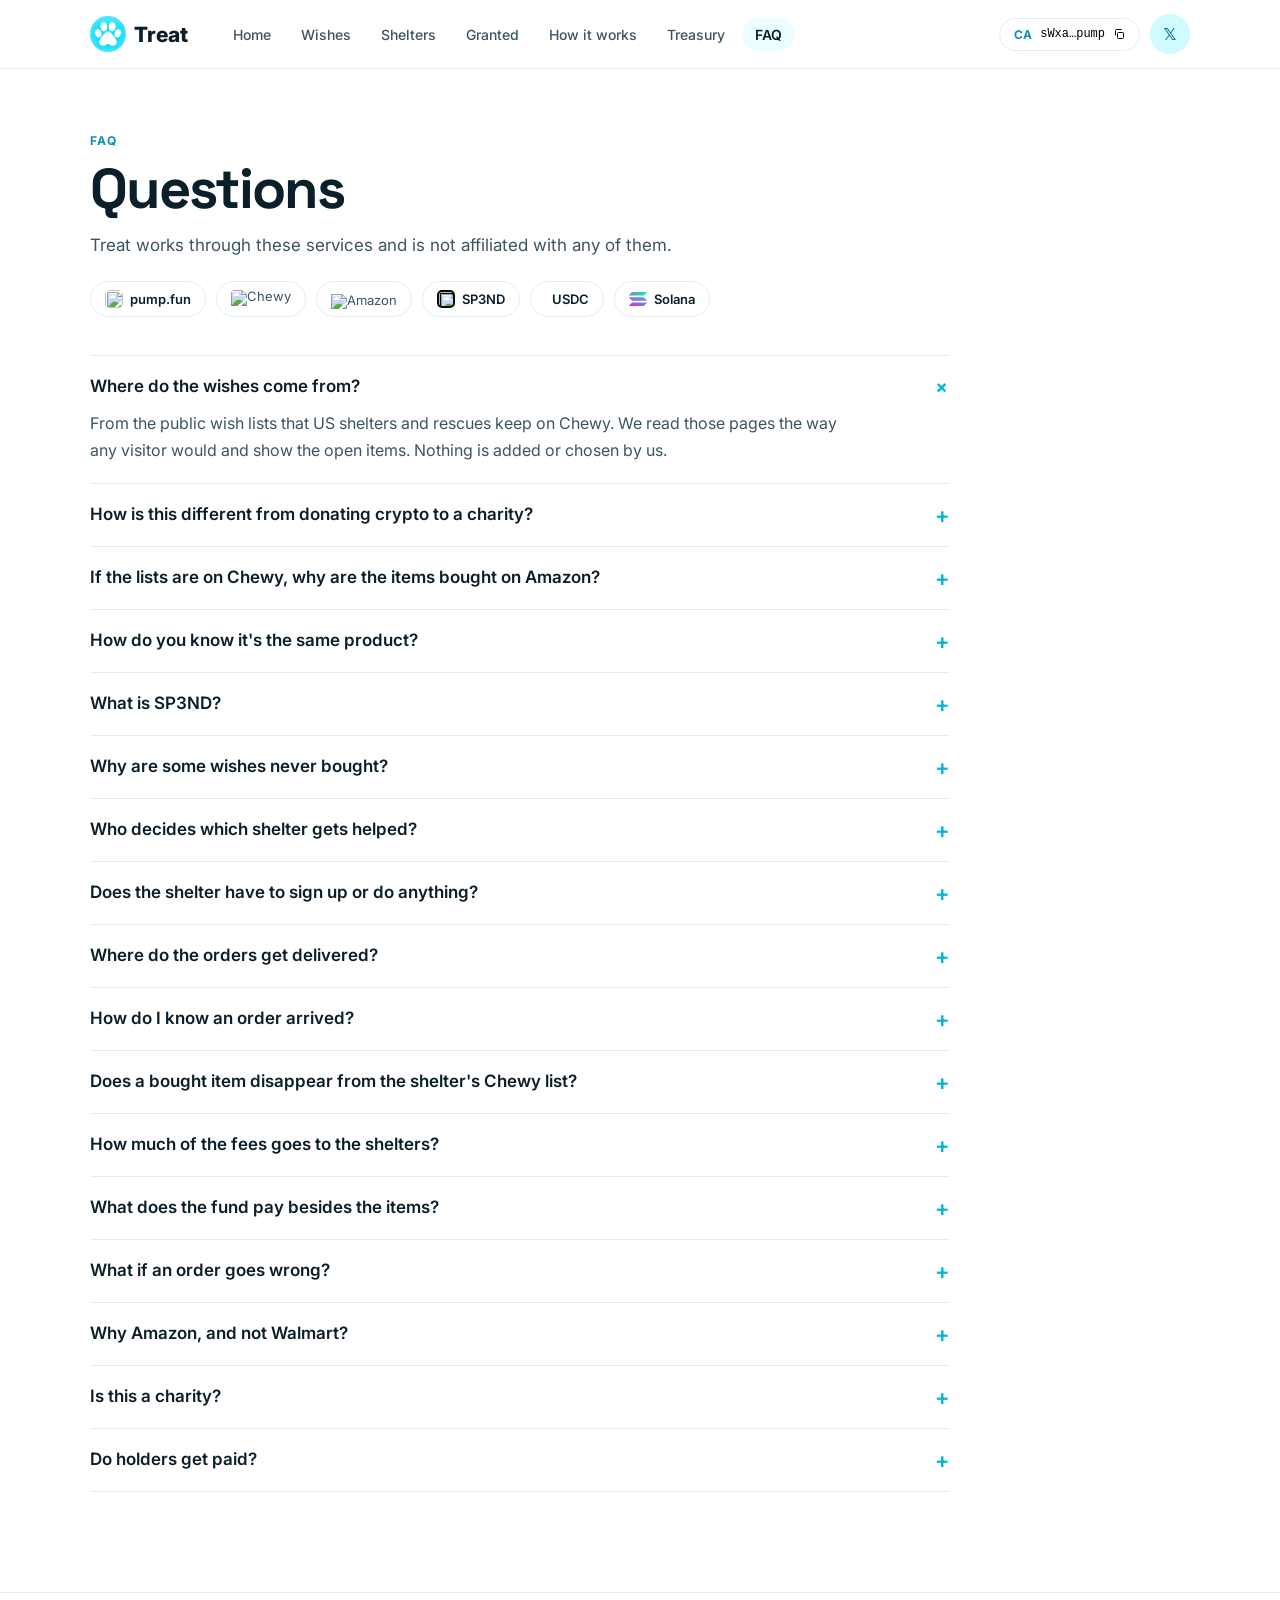
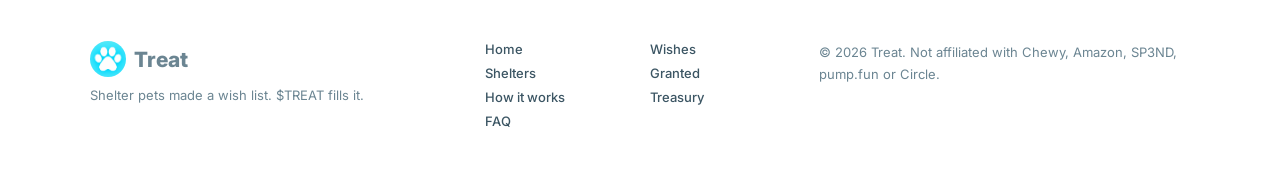
==== commit d615c57a: "Update contract address" ====
--- a/faq.html
+++ b/faq.html
@@ -10,12 +10,13 @@
 <link rel="preconnect" href="https://fonts.googleapis.com" />
 <link rel="preconnect" href="https://fonts.gstatic.com" crossorigin />
 <link href="https://fonts.googleapis.com/css2?family=Inter:wght@400;500;600;700;800&family=Space+Grotesk:wght@500;700&display=swap" rel="stylesheet" />
-<link rel="stylesheet" href="assets/site.css?v=22" />
+<link rel="stylesheet" href="assets/site.css?v=24" />
 </head>
 <body data-page="faq">
-<script src="assets/data.js?v=22"></script>
-<script src="assets/local-preview.js?v=22"></script>
-<script src="assets/site.js?v=22"></script>
+<script src="assets/data.js?v=25"></script>
+<script src="assets/local-preview.js?v=24"></script>
+<script src="assets/site.js?v=24"></script>
+<script src="assets/live.js?v=3"></script>
 
 <header class="page-head">
   <div class="wrap">
